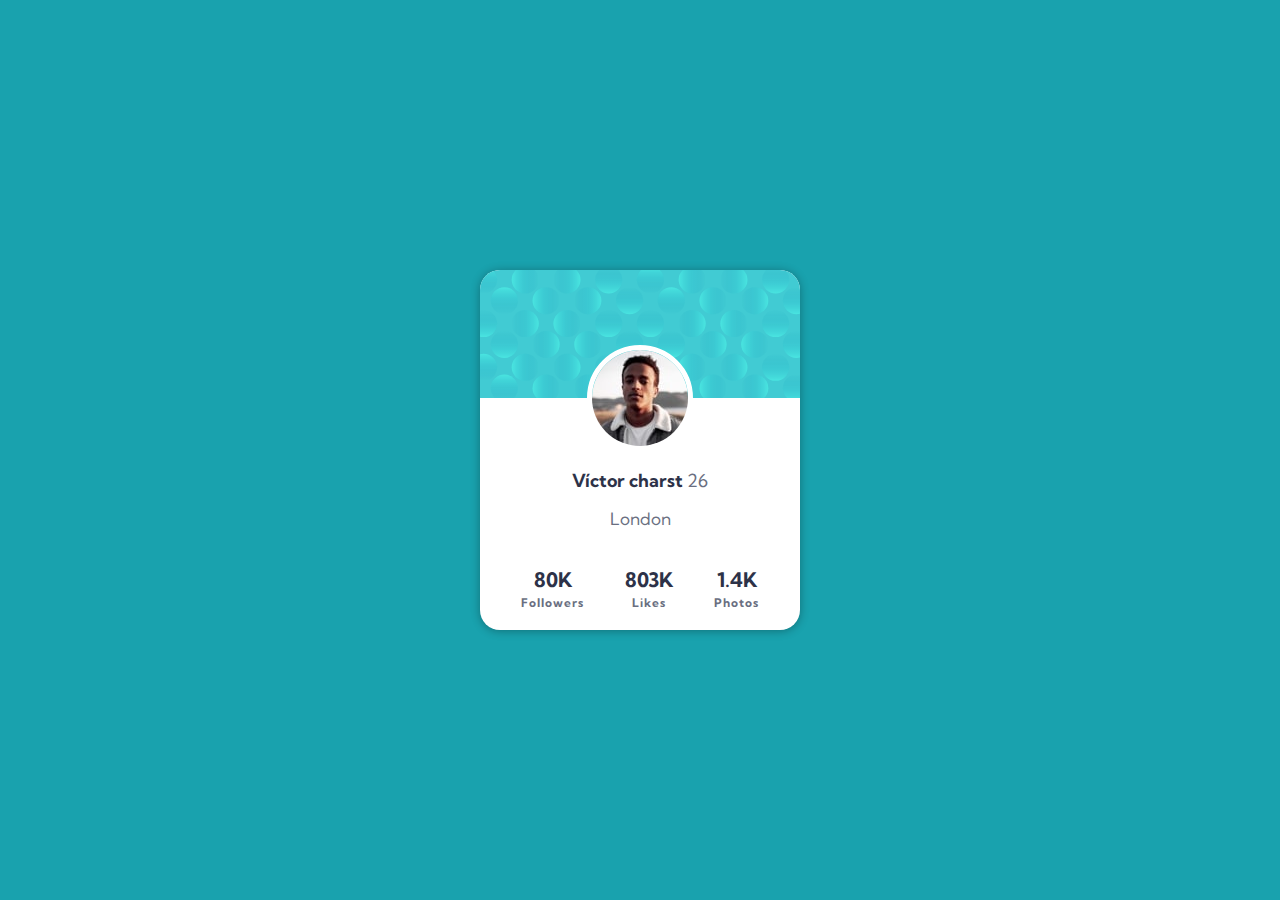
==== index.html @ 6bfdfa12 "primer codigo" ====
<!DOCTYPE html>
<html lang="en">
<head>
    <meta charset="UTF-8">
    <meta name="viewport" content="width=device-width, initial-scale=1.0">
    <title>Document</title>
    <link rel="stylesheet" href="/css/archivos/normalize.css">
    <link rel="preconnect" href="https://fonts.gstatic.com">
    <link href="https://fonts.googleapis.com/css2?family=Kumbh+Sans:wght@400;700&display=swap" rel="stylesheet">
    <link rel="stylesheet" href="estilos.css">

</head>
    <body>
        <main class="flex">
        <article class="card">
                <img src="/css/archivos/bg-pattern-card.svg" alt="" class="card-header" />
            <div class="card-body">
                <img src="/css/archivos/image-victor.jpg" alt="" class="card-body-img" />
            <h1 class="card-body-title">
                Víctor charst
                <span>26</span>
            </h1>
            <p class="card-body-text">London</p>
            </div>
            <div class="card-footer">
            <div class="card-footer-social">
                <h3>80K</h3>
                <p>Followers</p>
            </div>
            <div class="card-footer-social">
                <h3>803K</h3>
                <p>Likes</p>
            </div>
            <div class="card-footer-social">
                <h3>1.4K</h3>
                <p>Photos</p>
            </div>
            </div>
        </article>
        </main>
    </body>
    </html>
---- estilos.css ----
:root {
  --dark-cyan: hsl(185, 75%, 39%);
  --very-dark: hsl(229, 23%, 23%);
  --dark-gray: hsl(227, 10%, 46%);
}

html {
  box-sizing: border-box;
  font-size: 62.5%;
}

*,
*:before,
*:after {
  box-sizing: inherit;
}

body {
  font-family: "Kumbh Sans", sans-serif;
  background-color: var(--dark-cyan);
  background-image: url("../images/bg-pattern-top.svg"), url("../images/bg-pattern-bottom.svg");
  background-repeat: no-repeat, no-repeat;
  background-position: right 50vw bottom 50vh, left 50vw top 50vh;
}

.flex {
  display: flex;
  justify-content: center;
  align-items: center;
  height: 100vh;
}

.card {
  background-color: white;
  border-radius: 20px;
  overflow: hidden;
  max-width: 320px;
  box-shadow: 0px 1px 10px rgba(0, 0, 0, 0.315);
}
.card-header {
  width: 100%;
  display: block;
}
.card-body {
  display: flex;
  flex-direction: column;
  align-items: center;
  border-bottom: 1px solid var(--light-gray);
}
.card-body-img {
  border: 5px solid white;
  background-color: white;
  border-radius: 50%;
  margin-top: -53px;
}
.card-body-title {
  margin: 0;
  margin-top: 2rem;
  color: var(--very-dark);
  font-size: 1.8rem;
}
.card-body-title span {
  color: var(--dark-gray);
  font-weight: 400;
}
.card-body-text {
  font-size: 1.7rem;
  color: var(--dark-gray);
  margin-bottom: 2rem;
}
.card-footer {
  display: flex;
  justify-content: space-evenly;
}
.card-footer-social {
  text-align: center;
}
.card-footer-social h3 {
  margin-top: 2rem;
  margin-bottom: 0.5rem;
  font-size: 2rem;
  color: var(--very-dark);
}
.card-footer-social p {
  margin-top: 0;
  margin-bottom: 2rem;
  letter-spacing: 1px;
  color: var(--dark-gray);
  font-weight: 700;
  font-size: 1.2rem;
}/*# sourceMappingURL=estilos.css.map */
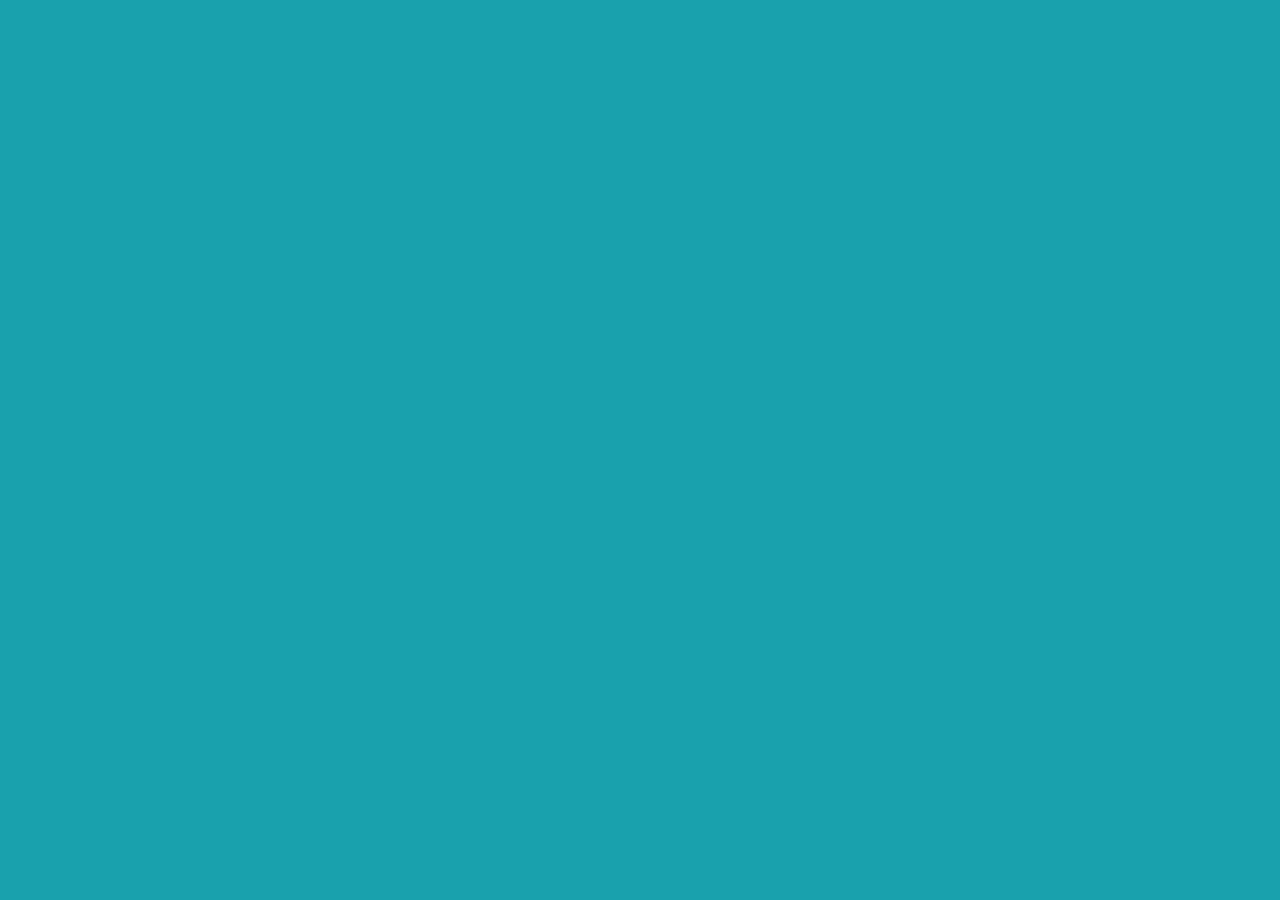
==== commit 0ef000e8: "Sass" ====
--- a/index.html
+++ b/index.html
@@ -1,5 +1,6 @@
 <!DOCTYPE html>
-<html lang="en">
+<html lang="es">
+
 <head>
     <meta charset="UTF-8">
     <meta name="viewport" content="width=device-width, initial-scale=1.0">
@@ -10,33 +11,51 @@
     <link rel="stylesheet" href="estilos.css">
 
 </head>
-    <body>
-        <main class="flex">
+
+<body>
+    <main class="flex"></main>
+
+    <template id="card">
         <article class="card">
-                <img src="/css/archivos/bg-pattern-card.svg" alt="" class="card-header" />
+         <img 
+            src="/css/archivos/bg-pattern-card.svg" 
+            alt="imagen header card" 
+            class="card-header" 
+
+            />
+            
             <div class="card-body">
-                <img src="/css/archivos/image-victor.jpg" alt="" class="card-body-img" />
-            <h1 class="card-body-title">
-                Víctor charst
-                <span>26</span>
-            </h1>
-            <p class="card-body-text">London</p>
+                <img 
+                src="/css/archivos/image-victor.jpg" 
+                alt="" 
+                class="card-body-img" 
+                
+                />
+                
+                <h1 class="card-body-title">
+                    Víctor charst
+                    <span>26</span>
+                </h1>
+                <p class="card-body-text">London</p>
             </div>
             <div class="card-footer">
-            <div class="card-footer-social">
-                <h3>80K</h3>
-                <p>Followers</p>
-            </div>
-            <div class="card-footer-social">
-                <h3>803K</h3>
-                <p>Likes</p>
-            </div>
-            <div class="card-footer-social">
-                <h3>1.4K</h3>
-                <p>Photos</p>
-            </div>
+                <div class="card-footer-social">
+                    <h3>80K</h3>
+                    <p>ataque</p>
+                </div>
+                <div class="card-footer-social">
+                    <h3>803K</h3>
+                    <p>ataque especial</p>
+                </div>
+                <div class="card-footer-social">
+                    <h3>1.4K</h3>
+                    <p>Defensa</p>
+                </div>
             </div>
         </article>
-        </main>
-    </body>
-    </html>+    </template>
+    
+    <script src="script.js"></script>
+</body>
+
+</html>--- a/estilos.css
+++ b/estilos.css
@@ -48,10 +48,13 @@
   border-bottom: 1px solid var(--light-gray);
 }
 .card-body-img {
+  width: 200px;
+  height: 200px;
   border: 5px solid white;
+  border-radius: 50%;
+  margin-top: -105px;
   background-color: white;
-  border-radius: 50%;
-  margin-top: -53px;
+  overflow: hidden;
 }
 .card-body-title {
   margin: 0;
